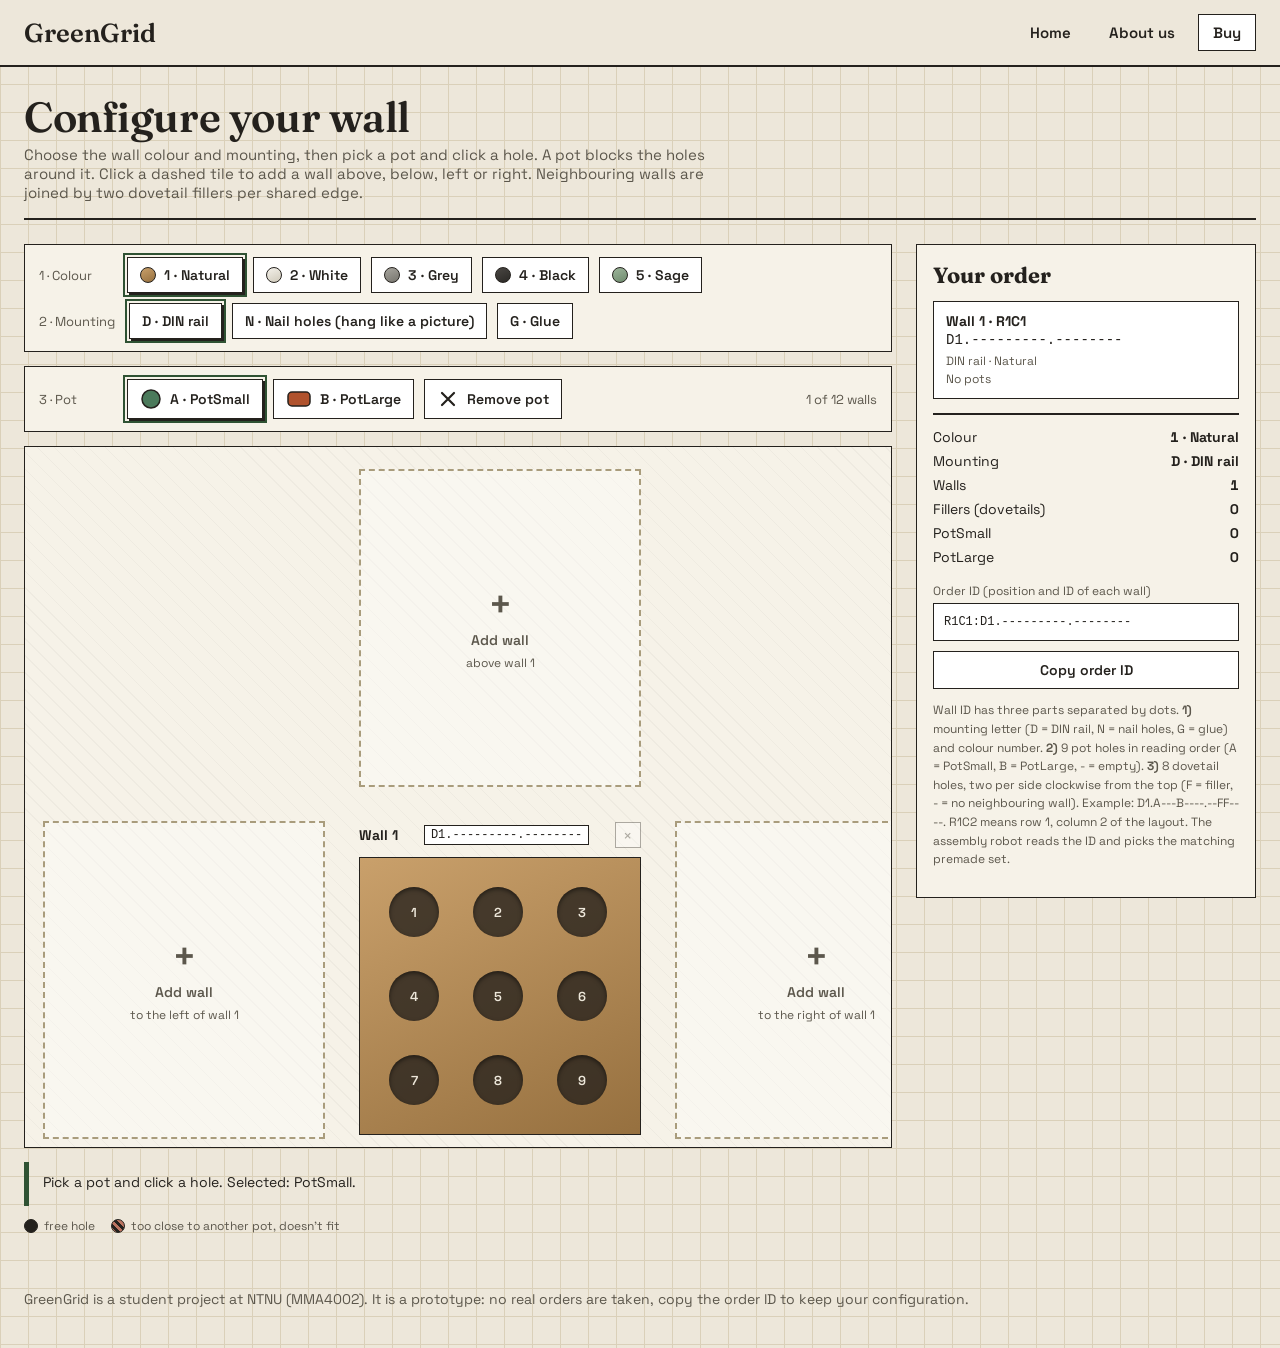
==== buy/index.html @ 1b6a7045 "Add files via upload" ====
<!doctype html>
<html lang="en">
<head>
<meta charset="UTF-8">
<meta name="viewport" content="width=device-width, initial-scale=1">
<title>Buy – GreenGrid</title>
<link rel="preconnect" href="https://fonts.googleapis.com">
<link href="https://fonts.googleapis.com/css2?family=Fraunces:opsz,wght@9..144,600&family=Space+Grotesk:wght@400;500;600;700&display=swap" rel="stylesheet">
<style>
  :root{
    --paper:#EDE7DA;
    --paper-line:#DAD0B9;
    --panel:#F6F2E8;
    --ink:#24211D;
    --ink-soft:#5C574C;
    --pot-a:#4B7A5B;
    --pot-b:#B0522D;
    --cta:#2F5233;
    --cta-hover:#25412A;
    --danger:#A6432D;
  }
  *{box-sizing:border-box;}
  html,body{margin:0;padding:0;}
  body{
    background:var(--paper);
    background-image:
      linear-gradient(var(--paper-line) 1px, transparent 1px),
      linear-gradient(90deg, var(--paper-line) 1px, transparent 1px);
    background-size:28px 28px;
    color:var(--ink);
    font-family:'Space Grotesk', sans-serif;
    min-height:100vh;
  }
  .app{max-width:1280px;margin:0 auto;padding:28px 24px 56px;}
  header{
    display:flex;align-items:flex-end;justify-content:space-between;
    gap:20px;flex-wrap:wrap;
    border-bottom:2px solid var(--ink);
    padding-bottom:16px;margin-bottom:24px;
  }
  h1{
    font-family:'Fraunces', serif;font-weight:600;
    font-size:clamp(28px,4vw,42px);line-height:1.05;margin:0;letter-spacing:-0.01em;
  }
  header p{margin:6px 0 0;color:var(--ink-soft);font-size:15px;max-width:70ch;}

  .layout{display:grid;grid-template-columns:minmax(0,1fr) 340px;gap:24px;align-items:start;}
  @media (max-width:960px){.layout{grid-template-columns:1fr;}}

  .box{background:var(--panel);border:1.5px solid var(--ink);}

  /* setup + toolbar */
  .setup{padding:12px 14px;margin-bottom:14px;display:flex;flex-direction:column;gap:10px;}
  .setup-row,.toolbar{display:flex;flex-wrap:wrap;align-items:center;gap:10px;}
  .toolbar{padding:12px 14px;margin-bottom:14px;}
  .label{font-size:13px;color:var(--ink-soft);margin-right:4px;min-width:74px;}
  .tool{
    display:flex;align-items:center;gap:8px;
    padding:8px 12px;border:1.5px solid var(--ink);background:#fff;
    font-family:inherit;font-size:14px;font-weight:600;color:var(--ink);cursor:pointer;
  }
  .tool:hover{box-shadow:2px 2px 0 var(--ink);}
  .tool[aria-pressed="true"]{outline:2px solid var(--cta);outline-offset:2px;box-shadow:2px 2px 0 var(--ink);}
  .tool svg{flex:0 0 auto;}
  .chip{display:inline-block;width:16px;height:16px;border-radius:50%;border:1.5px solid var(--ink);flex:0 0 auto;}
  .spacer{flex:1 1 auto;}
  .hint{font-size:13px;color:var(--ink-soft);}
  .btn{
    padding:9px 14px;border:1.5px solid var(--ink);background:var(--cta);color:#fff;
    font-family:inherit;font-size:14px;font-weight:600;cursor:pointer;
  }
  .btn:hover:not(:disabled){background:var(--cta-hover);}
  .btn.ghostbtn{background:#fff;color:var(--ink);}
  .btn.ghostbtn:hover:not(:disabled){background:#EFE9DA;}
  button:focus-visible{outline:3px solid var(--cta);outline-offset:2px;}

  /* canvas */
  .canvas{
    padding:22px 18px 18px;overflow:auto;max-height:78vh;
    background:repeating-linear-gradient(45deg, transparent, transparent 11px, rgba(36,33,29,0.035) 11px, rgba(36,33,29,0.035) 12px), var(--panel);
  }
  .plan{display:grid;width:max-content;margin:0 auto;}
  .wall-wrap{display:flex;flex-direction:column;gap:8px;width:282px;}
  .wall-head{display:flex;align-items:center;justify-content:space-between;gap:8px;height:28px;}
  .wall-title{font-weight:700;font-size:14px;white-space:nowrap;}
  .wall-code{
    font-family:ui-monospace,Menlo,Consolas,monospace;font-size:12px;
    background:#fff;border:1.5px solid var(--ink);padding:2px 6px;white-space:nowrap;
  }
  .x-btn{
    width:26px;height:26px;border:1.5px solid var(--ink);background:#fff;cursor:pointer;
    font-size:15px;line-height:1;font-family:inherit;color:var(--ink);flex:0 0 auto;
  }
  .x-btn:hover:not(:disabled){background:var(--danger);color:#fff;}
  .x-btn:disabled{opacity:.35;cursor:not-allowed;}

  .wall{
    display:grid;grid-template-columns:repeat(3,84px);grid-template-rows:repeat(3,84px);
    padding:12px;width:282px;
    border:1.5px solid var(--ink);
  }
  .hole{
    position:relative;display:flex;align-items:center;justify-content:center;
    border:none;background:transparent;padding:0;cursor:pointer;font-family:inherit;
  }
  .hole .ring{
    width:50px;height:50px;border-radius:50%;
    background:rgba(36,33,29,.78);
    box-shadow:inset 0 2px 4px rgba(0,0,0,.5);
    display:flex;align-items:center;justify-content:center;
    color:#EDE7DA;font-size:13px;font-weight:600;
    transition:transform .12s ease, box-shadow .12s ease;
  }
  .hole:hover:not(.blocked):not(.filled) .ring{transform:scale(1.08);box-shadow:inset 0 2px 4px rgba(0,0,0,.5),0 0 0 3px var(--cta);}
  .pot-a,.pot-b{
    display:flex;align-items:center;justify-content:center;
    border:1.5px solid var(--ink);color:#fff;font-weight:700;font-size:15px;
    box-shadow:2px 2px 0 rgba(36,33,29,.55);
  }
  .pot-a{width:56px;height:56px;border-radius:50%;background:var(--pot-a);}
  .pot-b{width:74px;height:46px;border-radius:10px;background:var(--pot-b);}
  .hole.blocked{cursor:not-allowed;}
  .hole.blocked .ring{
    background:repeating-linear-gradient(45deg, rgba(166,67,45,.55) 0 5px, rgba(36,33,29,.78) 5px 10px);
    box-shadow:0 0 0 2px var(--danger);color:#fff;
  }
  .hole.shake{animation:shake .35s ease;}
  @keyframes shake{0%,100%{transform:translateX(0);}25%{transform:translateX(-5px);}75%{transform:translateX(5px);}}
  @media (prefers-reduced-motion: reduce){.hole.shake{animation:none;}}

  /* ghost tile: add a wall here */
  .ghost{
    width:282px;min-height:318px;
    display:flex;flex-direction:column;align-items:center;justify-content:center;gap:6px;
    border:2px dashed #A99C7C;background:rgba(255,255,255,.35);
    font-family:inherit;color:var(--ink-soft);cursor:pointer;
  }
  .ghost:hover{border-color:var(--cta);color:var(--cta);background:rgba(255,255,255,.7);}
  .ghost .plus{font-size:40px;line-height:1;font-weight:500;}
  .ghost .t{font-size:14px;font-weight:600;}
  .ghost .s{font-size:12px;}

  /* two dovetail fillers per shared edge */
  .filler-h{position:relative;width:34px;}
  .filler-h .f{position:absolute;left:0;}
  .filler-v{position:relative;height:34px;}
  .filler-v .f{position:absolute;top:0;}

  /* status */
  .status{margin-top:14px;padding:11px 14px;font-size:14px;min-height:44px;border-left:5px solid var(--cta);}
  .status.warn{border-left-color:var(--danger);}
  .legend{display:flex;gap:16px;flex-wrap:wrap;margin-top:12px;font-size:12px;color:var(--ink-soft);}
  .legend span{display:flex;align-items:center;gap:6px;}
  .sw{width:14px;height:14px;border-radius:50%;display:inline-block;border:1.5px solid var(--ink);}
  .sw.blocked{background:repeating-linear-gradient(45deg, rgba(166,67,45,.7) 0 3px, #24211D 3px 6px);}
  .sw.free{background:#24211D;}

  /* cart */
  .cart{padding:16px;position:sticky;top:16px;max-height:calc(100vh - 32px);overflow:auto;}
  .cart h2{font-family:'Fraunces',serif;font-size:22px;margin:0 0 12px;}
  .cart-item{border:1.5px solid var(--ink);background:#fff;padding:10px 12px;margin-bottom:10px;}
  .cart-item .name{font-weight:700;font-size:14px;}
  .cart-item .id{
    font-family:ui-monospace,Menlo,Consolas,monospace;font-size:14px;margin-top:2px;word-break:break-all;
  }
  .cart-item .contents{font-size:12px;color:var(--ink-soft);margin-top:4px;line-height:1.5;}
  .totals{border-top:2px solid var(--ink);margin-top:14px;padding-top:10px;}
  .totals .line{display:flex;justify-content:space-between;gap:10px;font-size:14px;padding:3px 0;}
  .totals .line b{font-variant-numeric:tabular-nums;text-align:right;}
  .order-id{margin-top:14px;}
  .order-id .lbl{font-size:12px;color:var(--ink-soft);margin-bottom:4px;}
  .order-id code{
    display:block;word-break:break-all;background:#fff;border:1.5px solid var(--ink);
    padding:8px 10px;font-family:ui-monospace,Menlo,Consolas,monospace;font-size:12px;line-height:1.7;
  }
  .cart .btn{width:100%;margin-top:10px;}
  .note{font-size:12px;color:var(--ink-soft);margin-top:12px;line-height:1.55;}

  .sitenav{border-bottom:2px solid var(--ink);background:var(--paper);}
  .sitenav .snav{max-width:1280px;margin:0 auto;padding:14px 24px;display:flex;align-items:center;justify-content:space-between;gap:16px;flex-wrap:wrap;}
  .sitenav .logo{font-family:'Fraunces',serif;font-weight:600;font-size:26px;text-decoration:none;color:var(--ink);}
  .sitenav ul{display:flex;gap:8px;list-style:none;margin:0;padding:0;}
  .sitenav a.l{display:inline-block;padding:8px 14px;border:1.5px solid transparent;text-decoration:none;font-weight:600;font-size:15px;color:var(--ink);}
  .sitenav a.l:hover{border-color:var(--ink);background:#fff;}
  .sitenav a.cur{border-color:var(--ink);background:#fff;}
  .sitefoot{max-width:1280px;margin:0 auto;padding:0 24px 40px;font-size:14px;color:var(--ink-soft);}
</style>
</head>
<body>
<nav class="sitenav"><div class="snav"><a class="logo" href="../index.html">GreenGrid</a><ul><li><a class="l" href="../index.html">Home</a></li><li><a class="l" href="../about/index.html">About us</a></li><li><a class="l cur" href="index.html" aria-current="page">Buy</a></li></ul></div></nav>
<div class="app">

  <header>
    <div>
      <h1>Configure your wall</h1>
      <p>Choose the wall colour and mounting, then pick a pot and click a hole. A pot blocks the holes around it. Click a dashed tile to add a wall above, below, left or right. Neighbouring walls are joined by two dovetail fillers per shared edge.</p>
    </div>
  </header>

  <div class="layout">
    <main>
      <div class="box setup" role="group" aria-label="Wall setup">
        <div class="setup-row">
          <span class="label">1 · Colour</span>
          <span class="setup-row" id="colour-opts"></span>
        </div>
        <div class="setup-row">
          <span class="label">2 · Mounting</span>
          <span class="setup-row" id="mount-opts"></span>
        </div>
      </div>

      <div class="box toolbar" role="toolbar" aria-label="Pot tools">
        <span class="label">3 · Pot</span>
        <button class="tool" data-tool="A" aria-pressed="true">
          <svg width="22" height="22" viewBox="0 0 22 22" aria-hidden="true"><circle cx="11" cy="11" r="9" fill="#4B7A5B" stroke="#24211D" stroke-width="1.5"/></svg>
          A · PotSmall
        </button>
        <button class="tool" data-tool="B" aria-pressed="false">
          <svg width="26" height="22" viewBox="0 0 26 22" aria-hidden="true"><rect x="2" y="4" width="22" height="14" rx="4" fill="#B0522D" stroke="#24211D" stroke-width="1.5"/></svg>
          B · PotLarge
        </button>
        <button class="tool" data-tool="X" aria-pressed="false">
          <svg width="22" height="22" viewBox="0 0 22 22" aria-hidden="true"><path d="M5 5 L17 17 M17 5 L5 17" stroke="#24211D" stroke-width="2.2" stroke-linecap="round"/></svg>
          Remove pot
        </button>
        <span class="spacer"></span>
        <span class="hint" id="wall-count"></span>
      </div>

      <div class="box canvas" id="canvas"><div class="plan" id="plan"></div></div>

      <div class="status" id="status" role="status" aria-live="polite"></div>

      <div class="legend" aria-hidden="true">
        <span><i class="sw free"></i> free hole</span>
        <span><i class="sw blocked"></i> too close to another pot, doesn't fit</span>
      </div>
    </main>

    <aside class="box cart" aria-label="Cart">
      <h2>Your order</h2>
      <div id="cart-items"></div>
      <div class="totals" id="totals"></div>
      <div class="order-id">
        <div class="lbl">Order ID (position and ID of each wall)</div>
        <code id="order-id"></code>
      </div>
      <button class="btn ghostbtn" id="copy">Copy order ID</button>
      <p class="note">Wall ID has three parts separated by dots. <b>1)</b> mounting letter (D = DIN rail, N = nail holes, G = glue) and colour number. <b>2)</b> 9 pot holes in reading order (A = PotSmall, B = PotLarge, - = empty). <b>3)</b> 8 dovetail holes, two per side clockwise from the top (F = filler, - = no neighbouring wall). Example: D1.A---B----.--FF----. R1C2 means row 1, column 2 of the layout. The assembly robot reads the ID and picks the matching premade set.</p>
    </aside>
  </div>
</div>

<script>
const HOLES = 9, COLS = 3, EMPTY = '-', MAX_WALLS = 12;
// radius = how many grid steps around the pot are blocked (same rule as wall_code.py)
const POTS = {
  A: { name: 'PotSmall', radius: 1 },
  B: { name: 'PotLarge', radius: 1 },   // placeholder, change once the real size is measured
};
// number in the wall ID = colour, letter in the wall ID = mounting
const COLORS = [
  { n: 1, name: 'Natural', c1: '#C9A06B', c2: '#96703F' },
  { n: 2, name: 'White',   c1: '#F4F1EA', c2: '#CFC9BA' },
  { n: 3, name: 'Grey',    c1: '#A8A69F', c2: '#76746D' },
  { n: 4, name: 'Black',   c1: '#4A4743', c2: '#2B2926' },
  { n: 5, name: 'Sage',    c1: '#9DB59B', c2: '#6F8B6E' },
];
const MOUNTS = [
  { id: 'D', name: 'DIN rail' },
  { id: 'N', name: 'Nail holes (hang like a picture)' },
  { id: 'G', name: 'Glue' },
];

let setup = { color: 1, mount: 'D' };   // one choice for the whole order
let walls = [newWall(0, 0)];            // each wall sits on a layout grid at (gx, gy)
let tool = 'A';
let message = null;                     // {text, warn}

function newWall(gx, gy){ return { gx, gy, cells: Array(HOLES).fill(EMPTY) }; }
const wallAt = (x, y) => walls.find(w => w.gx === x && w.gy === y);
const num = w => walls.indexOf(w) + 1;
const colorInfo = () => COLORS.find(c => c.n === setup.color);
const mountInfo = () => MOUNTS.find(m => m.id === setup.mount);
const rc = h => [Math.floor(h / COLS), h % COLS];
const dist = (a, b) => { const [r1,c1] = rc(a), [r2,c2] = rc(b); return Math.max(Math.abs(r1-r2), Math.abs(c1-c2)); };

// 8 dovetail holes, two per side, clockwise from the top: top, right, bottom, left.
// F = a neighbouring wall is there (filler goes in), - = no neighbour, hole stays empty.
function connCode(w){
  const f = (dx, dy) => wallAt(w.gx + dx, w.gy + dy) ? 'F' : EMPTY;
  const t = f(0, -1), r = f(1, 0), b = f(0, 1), l = f(-1, 0);
  return t + t + r + r + b + b + l + l;
}
// full wall ID = mounting letter + colour number . 9 pot holes . 8 dovetail holes
const fullCode = w => `${setup.mount}${setup.color}.${w.cells.join('')}.${connCode(w)}`;

function bounds(list){
  const xs = list.map(w => w.gx), ys = list.map(w => w.gy);
  return { minX: Math.min(...xs), maxX: Math.max(...xs), minY: Math.min(...ys), maxY: Math.max(...ys) };
}
function position(w){ const b = bounds(walls); return { r: w.gy - b.minY + 1, c: w.gx - b.minX + 1 }; }
const posLabel = w => { const p = position(w); return `R${p.r}C${p.c}`; };

// first existing pot (hole index) that would collide with `type` placed at `hole`
function blocker(w, hole, type){
  for (let i = 0; i < HOLES; i++){
    const t = w.cells[i];
    if (i === hole || t === EMPTY) continue;
    if (dist(i, hole) <= Math.max(POTS[type].radius, POTS[t].radius)) return i;
  }
  return -1;
}

// would the layout stay in one piece without wall `skip`?
function connectedWithout(skip){
  const rest = walls.filter(w => w !== skip);
  if (rest.length <= 1) return true;
  const seen = new Set([rest[0]]), queue = [rest[0]];
  while (queue.length){
    const w = queue.pop();
    for (const [dx, dy] of [[1,0],[-1,0],[0,1],[0,-1]]){
      const n = rest.find(o => o.gx === w.gx + dx && o.gy === w.gy + dy);
      if (n && !seen.has(n)){ seen.add(n); queue.push(n); }
    }
  }
  return seen.size === rest.length;
}

function setMessage(text, warn){ message = { text, warn: !!warn }; renderStatus(); }

function clickHole(w, h){
  const cur = w.cells[h], n = h + 1, wn = num(w);
  if (tool === 'X'){
    if (cur === EMPTY) return setMessage(`Hole ${n} on wall ${wn} is already empty.`);
    w.cells[h] = EMPTY;
    setMessage(`Removed ${POTS[cur].name} from hole ${n} on wall ${wn}.`);
  } else if (cur === tool){
    w.cells[h] = EMPTY;
    setMessage(`Removed ${POTS[cur].name} from hole ${n} on wall ${wn}.`);
  } else {
    const b = blocker(w, h, tool);
    if (b >= 0){
      render();
      const el = document.querySelector(`[data-wall="${wn - 1}"][data-hole="${h}"]`);
      if (el) el.classList.add('shake');
      return setMessage(`${POTS[tool].name} doesn't fit in hole ${n} on wall ${wn}: it is too close to the pot in hole ${b+1}. Pick a hole further away.`, true);
    }
    w.cells[h] = tool;
    setMessage(`${POTS[tool].name} placed in hole ${n} on wall ${wn}. Holes around it are now blocked.`);
  }
  render();
}

function addWall(x, y){
  if (walls.length >= MAX_WALLS || wallAt(x, y)) return;
  const w = newWall(x, y);
  walls.push(w);
  setMessage(`Wall ${num(w)} added. Each shared edge gets two dovetail fillers.`);
  render();
  const el = document.querySelector(`[data-wall-box="${num(w) - 1}"]`);
  if (el) el.scrollIntoView({ block: 'nearest', inline: 'nearest' });
}

function removeWall(w){
  if (walls.length <= 1 || !connectedWithout(w)) return;
  const n = num(w);
  walls.splice(walls.indexOf(w), 1);
  setMessage(`Wall ${n} removed.`);
  render();
}

const FILLER_H = '<svg width="34" height="60" viewBox="0 0 34 60" aria-hidden="true"><path d="M2 8 L15 22 L15 38 L2 52 Z" fill="#6E6A63" stroke="#24211D" stroke-width="1.5"/><path d="M32 8 L19 22 L19 38 L32 52 Z" fill="#6E6A63" stroke="#24211D" stroke-width="1.5"/></svg>';
const FILLER_V = '<svg width="60" height="34" viewBox="0 0 60 34" aria-hidden="true"><path d="M8 2 L22 15 L38 15 L52 2 Z" fill="#6E6A63" stroke="#24211D" stroke-width="1.5"/><path d="M8 32 L22 19 L38 19 L52 32 Z" fill="#6E6A63" stroke="#24211D" stroke-width="1.5"/></svg>';

function render(){
  const plan = document.getElementById('plan');
  plan.innerHTML = '';
  const col = colorInfo();

  // free tiles next to a wall = places where a wall can be added
  const ghosts = [];
  if (walls.length < MAX_WALLS){
    const seen = new Set();
    walls.forEach(w => {
      [[1,0,'to the right of'],[-1,0,'to the left of'],[0,1,'below'],[0,-1,'above']].forEach(([dx, dy, rel]) => {
        const x = w.gx + dx, y = w.gy + dy, key = x + ',' + y;
        if (wallAt(x, y) || seen.has(key)) return;
        seen.add(key);
        ghosts.push({ x, y, text: `${rel} wall ${num(w)}` });
      });
    });
  }

  const all = walls.concat(ghosts.map(g => ({ gx: g.x, gy: g.y })));
  const b = bounds(all);
  const W = b.maxX - b.minX + 1, H = b.maxY - b.minY + 1;
  const cols = [], rows = [];
  for (let i = 0; i < W; i++){ cols.push('282px'); if (i < W - 1) cols.push('34px'); }
  for (let i = 0; i < H; i++){ rows.push('auto'); if (i < H - 1) rows.push('34px'); }
  plan.style.gridTemplateColumns = cols.join(' ');
  plan.style.gridTemplateRows = rows.join(' ');
  const gcol = x => 2 * (x - b.minX) + 1, grow = y => 2 * (y - b.minY) + 1;

  // two dovetail fillers on every shared edge, at 30 % and 70 % along the edge
  walls.forEach(w => {
    if (wallAt(w.gx + 1, w.gy)){
      const f = document.createElement('div');
      f.className = 'filler-h'; f.title = 'Two dovetail fillers join the walls';
      f.innerHTML = `<span class="f" style="top:90px">${FILLER_H}</span><span class="f" style="top:201px">${FILLER_H}</span>`;
      f.style.gridColumn = gcol(w.gx) + 1; f.style.gridRow = grow(w.gy);
      plan.appendChild(f);
    }
    if (wallAt(w.gx, w.gy + 1)){
      const f = document.createElement('div');
      f.className = 'filler-v'; f.title = 'Two dovetail fillers join the walls';
      f.innerHTML = `<span class="f" style="left:55px">${FILLER_V}</span><span class="f" style="left:167px">${FILLER_V}</span>`;
      f.style.gridColumn = gcol(w.gx); f.style.gridRow = grow(w.gy) + 1;
      plan.appendChild(f);
    }
  });

  ghosts.forEach(g => {
    const btn = document.createElement('button');
    btn.className = 'ghost';
    btn.setAttribute('aria-label', `Add a wall ${g.text}`);
    btn.innerHTML = `<span class="plus">+</span><span class="t">Add wall</span><span class="s">${g.text}</span>`;
    btn.style.gridColumn = gcol(g.x); btn.style.gridRow = grow(g.y);
    btn.addEventListener('click', () => addWall(g.x, g.y));
    plan.appendChild(btn);
  });

  walls.forEach((w, wi) => {
    const wrap = document.createElement('div');
    wrap.className = 'wall-wrap';
    wrap.dataset.wallBox = wi;
    wrap.style.gridColumn = gcol(w.gx); wrap.style.gridRow = grow(w.gy);
    const canRemove = walls.length > 1 && connectedWithout(w);
    const why = walls.length === 1 ? 'The last wall cannot be removed' : (canRemove ? `Remove wall ${wi+1}` : 'Removing this wall would split the layout');
    wrap.innerHTML = `
      <div class="wall-head">
        <span class="wall-title">Wall ${wi+1}</span>
        <span class="wall-code" title="Wall ID">${fullCode(w)}</span>
        <button class="x-btn" aria-label="${why}" title="${why}" ${canRemove ? '' : 'disabled'}>×</button>
      </div>`;
    wrap.querySelector('.x-btn').addEventListener('click', () => removeWall(w));

    const grid = document.createElement('div');
    grid.className = 'wall';
    grid.style.background = `linear-gradient(155deg, ${col.c1}, ${col.c2})`;
    for (let h = 0; h < HOLES; h++){
      const t = w.cells[h];
      const btn = document.createElement('button');
      btn.dataset.wall = wi; btn.dataset.hole = h;
      let cls = 'hole', label = `Wall ${wi+1}, hole ${h+1}`, inner = '';
      if (t !== EMPTY){
        cls += ' filled';
        inner = `<div class="pot-${t.toLowerCase()}">${t}</div>`;
        label += `, ${POTS[t].name}`;
      } else if (tool !== 'X' && blocker(w, h, tool) >= 0){
        cls += ' blocked';
        label += ', blocked: too close to another pot';
        btn.title = "Doesn't fit: too close to another pot";
        inner = '<div class="ring">×</div>';
      } else {
        label += ', empty';
        inner = `<div class="ring">${h+1}</div>`;
      }
      btn.className = cls;
      btn.setAttribute('aria-label', label);
      btn.innerHTML = inner;
      btn.addEventListener('click', () => clickHole(w, h));
      btn.addEventListener('animationend', () => btn.classList.remove('shake'));
      grid.appendChild(btn);
    }
    wrap.appendChild(grid);
    plan.appendChild(wrap);
  });

  document.getElementById('wall-count').textContent =
    walls.length >= MAX_WALLS ? `Maximum of ${MAX_WALLS} walls reached` : `${walls.length} of ${MAX_WALLS} walls`;
  updateSetup();
  renderCart();
  renderStatus();
}

function renderStatus(){
  const el = document.getElementById('status');
  if (!message){
    el.className = 'status';
    el.textContent = `Pick a pot and click a hole. Selected: ${tool === 'X' ? 'Remove pot' : POTS[tool].name}.`;
    return;
  }
  el.className = 'status' + (message.warn ? ' warn' : '');
  el.textContent = message.text;
}

function sortedWalls(){
  return walls.slice().sort((a, b) => a.gy - b.gy || a.gx - b.gx);
}

function renderCart(){
  let a = 0, b = 0, joints = 0;
  const col = colorInfo(), mount = mountInfo();
  document.getElementById('cart-items').innerHTML = sortedWalls().map(w => {
    const ca = w.cells.filter(c => c === 'A').length;
    const cb = w.cells.filter(c => c === 'B').length;
    a += ca; b += cb;
    const parts = [];
    if (ca) parts.push(`PotSmall × ${ca}`);
    if (cb) parts.push(`PotLarge × ${cb}`);
    return `<div class="cart-item">
      <div class="name">Wall ${num(w)} · ${posLabel(w)}</div>
      <div class="id">${fullCode(w)}</div>
      <div class="contents">${mount.name} · ${col.name}<br>${parts.length ? parts.join(', ') : 'No pots'}</div>
    </div>`;
  }).join('');

  walls.forEach(w => { if (wallAt(w.gx + 1, w.gy)) joints++; if (wallAt(w.gx, w.gy + 1)) joints++; });
  document.getElementById('totals').innerHTML = `
    <div class="line"><span>Colour</span><b>${col.n} · ${col.name}</b></div>
    <div class="line"><span>Mounting</span><b>${mount.id} · ${mount.name}</b></div>
    <div class="line"><span>Walls</span><b>${walls.length}</b></div>
    <div class="line"><span>Fillers (dovetails)</span><b>${joints * 2}</b></div>
    <div class="line"><span>PotSmall</span><b>${a}</b></div>
    <div class="line"><span>PotLarge</span><b>${b}</b></div>`;
  document.getElementById('order-id').textContent = orderId();
}

function orderId(){
  return sortedWalls().map(w => `${posLabel(w)}:${fullCode(w)}`).join(' / ');
}

// setup buttons are built once, so keyboard focus stays on them when pressed
function buildSetup(){
  const colBox = document.getElementById('colour-opts');
  COLORS.forEach(c => {
    const btn = document.createElement('button');
    btn.className = 'tool'; btn.dataset.color = c.n;
    btn.innerHTML = `<i class="chip" style="background:linear-gradient(155deg, ${c.c1}, ${c.c2})"></i>${c.n} · ${c.name}`;
    btn.addEventListener('click', () => {
      setup.color = c.n;
      setMessage(`Colour ${c.n} (${c.name}) selected for all walls. It is the number in the wall ID.`);
      render();
    });
    colBox.appendChild(btn);
  });
  const mBox = document.getElementById('mount-opts');
  MOUNTS.forEach(m => {
    const btn = document.createElement('button');
    btn.className = 'tool'; btn.dataset.mount = m.id;
    btn.textContent = `${m.id} · ${m.name}`;
    btn.addEventListener('click', () => {
      setup.mount = m.id;
      setMessage(`Mounting "${m.name}" selected for all walls. It is the letter in the wall ID.`);
      render();
    });
    mBox.appendChild(btn);
  });
}
function updateSetup(){
  document.querySelectorAll('[data-color]').forEach(b => b.setAttribute('aria-pressed', String(+b.dataset.color === setup.color)));
  document.querySelectorAll('[data-mount]').forEach(b => b.setAttribute('aria-pressed', String(b.dataset.mount === setup.mount)));
}

document.querySelectorAll('.tool[data-tool]').forEach(btn =>
  btn.addEventListener('click', () => {
    tool = btn.dataset.tool;
    document.querySelectorAll('.tool[data-tool]').forEach(x => x.setAttribute('aria-pressed', String(x === btn)));
    message = null;
    render();
  }));

document.getElementById('copy').addEventListener('click', async () => {
  try {
    await navigator.clipboard.writeText(orderId());
    setMessage('Order ID copied.');
  } catch (e) {
    setMessage('Copy is blocked in this browser. Select the order ID and copy it manually.', true);
  }
});

buildSetup();
render();
</script>
<div class="sitefoot">GreenGrid is a student project at NTNU (MMA4002). It is a prototype: no real orders are taken, copy the order ID to keep your configuration.</div>
</body>
</html>
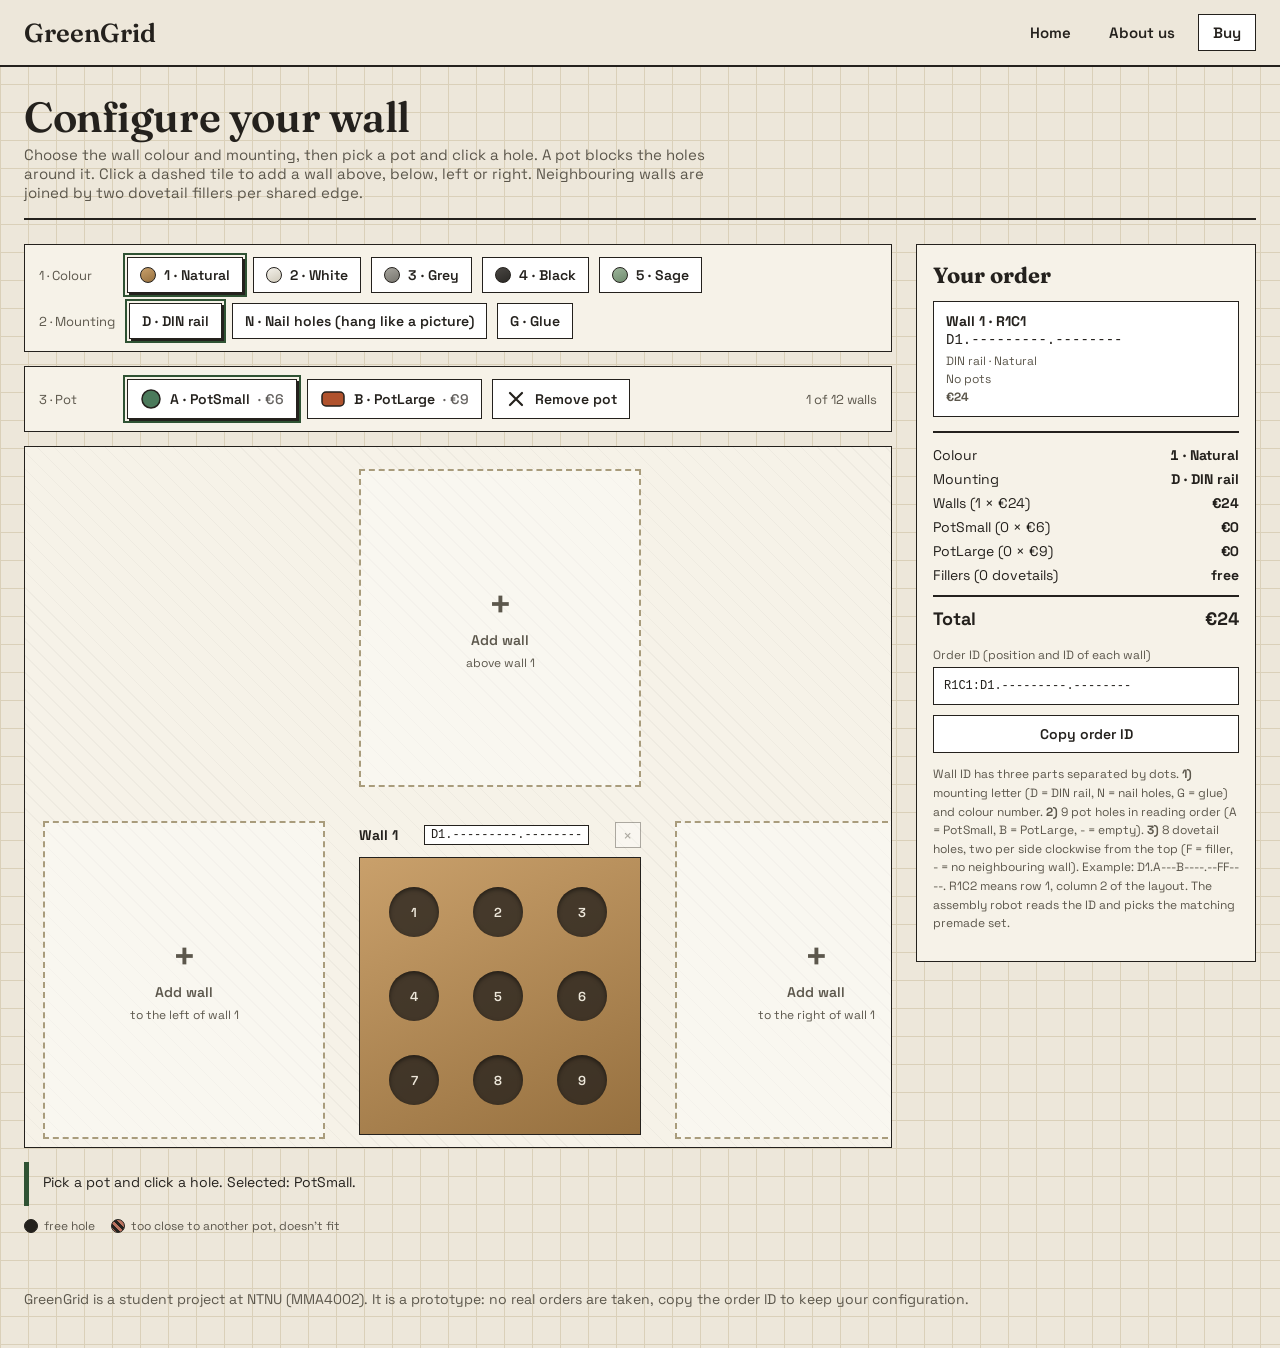
==== commit 97481fa0: "Add price display for pots in the cart" ====
--- a/buy/index.html
+++ b/buy/index.html
@@ -174,6 +174,8 @@
     padding:8px 10px;font-family:ui-monospace,Menlo,Consolas,monospace;font-size:12px;line-height:1.7;
   }
   .cart .btn{width:100%;margin-top:10px;}
+  .pp{font-weight:500;opacity:.7;}
+  .totals .line.total{border-top:2px solid currentColor;margin-top:8px;padding-top:10px;font-size:18px;font-weight:700;}
   .note{font-size:12px;color:var(--ink-soft);margin-top:12px;line-height:1.55;}
 
   .sitenav{border-bottom:2px solid var(--ink);background:var(--paper);}
@@ -214,11 +216,11 @@
         <span class="label">3 · Pot</span>
         <button class="tool" data-tool="A" aria-pressed="true">
           <svg width="22" height="22" viewBox="0 0 22 22" aria-hidden="true"><circle cx="11" cy="11" r="9" fill="#4B7A5B" stroke="#24211D" stroke-width="1.5"/></svg>
-          A · PotSmall
+          A · PotSmall <span class="pp" data-price="A"></span>
         </button>
         <button class="tool" data-tool="B" aria-pressed="false">
           <svg width="26" height="22" viewBox="0 0 26 22" aria-hidden="true"><rect x="2" y="4" width="22" height="14" rx="4" fill="#B0522D" stroke="#24211D" stroke-width="1.5"/></svg>
-          B · PotLarge
+          B · PotLarge <span class="pp" data-price="B"></span>
         </button>
         <button class="tool" data-tool="X" aria-pressed="false">
           <svg width="22" height="22" viewBox="0 0 22 22" aria-hidden="true"><path d="M5 5 L17 17 M17 5 L5 17" stroke="#24211D" stroke-width="2.2" stroke-linecap="round"/></svg>
@@ -260,6 +262,9 @@
   B: { name: 'PotLarge', radius: 1 },   // placeholder, change once the real size is measured
 };
 // number in the wall ID = colour, letter in the wall ID = mounting
+// example prices in euro, change them here (fillers are free)
+const PRICE = { wall: 24, A: 6, B: 9, filler: 0, cur: '€' };
+const money = n => PRICE.cur + n;
 const COLORS = [
   { n: 1, name: 'Natural', c1: '#C9A06B', c2: '#96703F' },
   { n: 2, name: 'White',   c1: '#F4F1EA', c2: '#CFC9BA' },
@@ -513,7 +518,7 @@
     return `<div class="cart-item">
       <div class="name">Wall ${num(w)} · ${posLabel(w)}</div>
       <div class="id">${fullCode(w)}</div>
-      <div class="contents">${mount.name} · ${col.name}<br>${parts.length ? parts.join(', ') : 'No pots'}</div>
+      <div class="contents">${mount.name} · ${col.name}<br>${parts.length ? parts.join(', ') : 'No pots'}<br><b>${money(PRICE.wall + ca * PRICE.A + cb * PRICE.B)}</b></div>
     </div>`;
   }).join('');
 
@@ -521,10 +526,11 @@
   document.getElementById('totals').innerHTML = `
     <div class="line"><span>Colour</span><b>${col.n} · ${col.name}</b></div>
     <div class="line"><span>Mounting</span><b>${mount.id} · ${mount.name}</b></div>
-    <div class="line"><span>Walls</span><b>${walls.length}</b></div>
-    <div class="line"><span>Fillers (dovetails)</span><b>${joints * 2}</b></div>
-    <div class="line"><span>PotSmall</span><b>${a}</b></div>
-    <div class="line"><span>PotLarge</span><b>${b}</b></div>`;
+    <div class="line"><span>Walls (${walls.length} × ${money(PRICE.wall)})</span><b>${money(walls.length * PRICE.wall)}</b></div>
+    <div class="line"><span>PotSmall (${a} × ${money(PRICE.A)})</span><b>${money(a * PRICE.A)}</b></div>
+    <div class="line"><span>PotLarge (${b} × ${money(PRICE.B)})</span><b>${money(b * PRICE.B)}</b></div>
+    <div class="line"><span>Fillers (${joints * 2} dovetails)</span><b>${PRICE.filler ? money(joints * 2 * PRICE.filler) : 'free'}</b></div>
+    <div class="line total"><span>Total</span><b>${money(walls.length * PRICE.wall + a * PRICE.A + b * PRICE.B + joints * 2 * PRICE.filler)}</b></div>`;
   document.getElementById('order-id').textContent = orderId();
 }
 
@@ -581,6 +587,7 @@
   }
 });
 
+document.querySelectorAll('.pp').forEach(el => el.textContent = '· ' + money(PRICE[el.dataset.price]));
 buildSetup();
 render();
 </script>
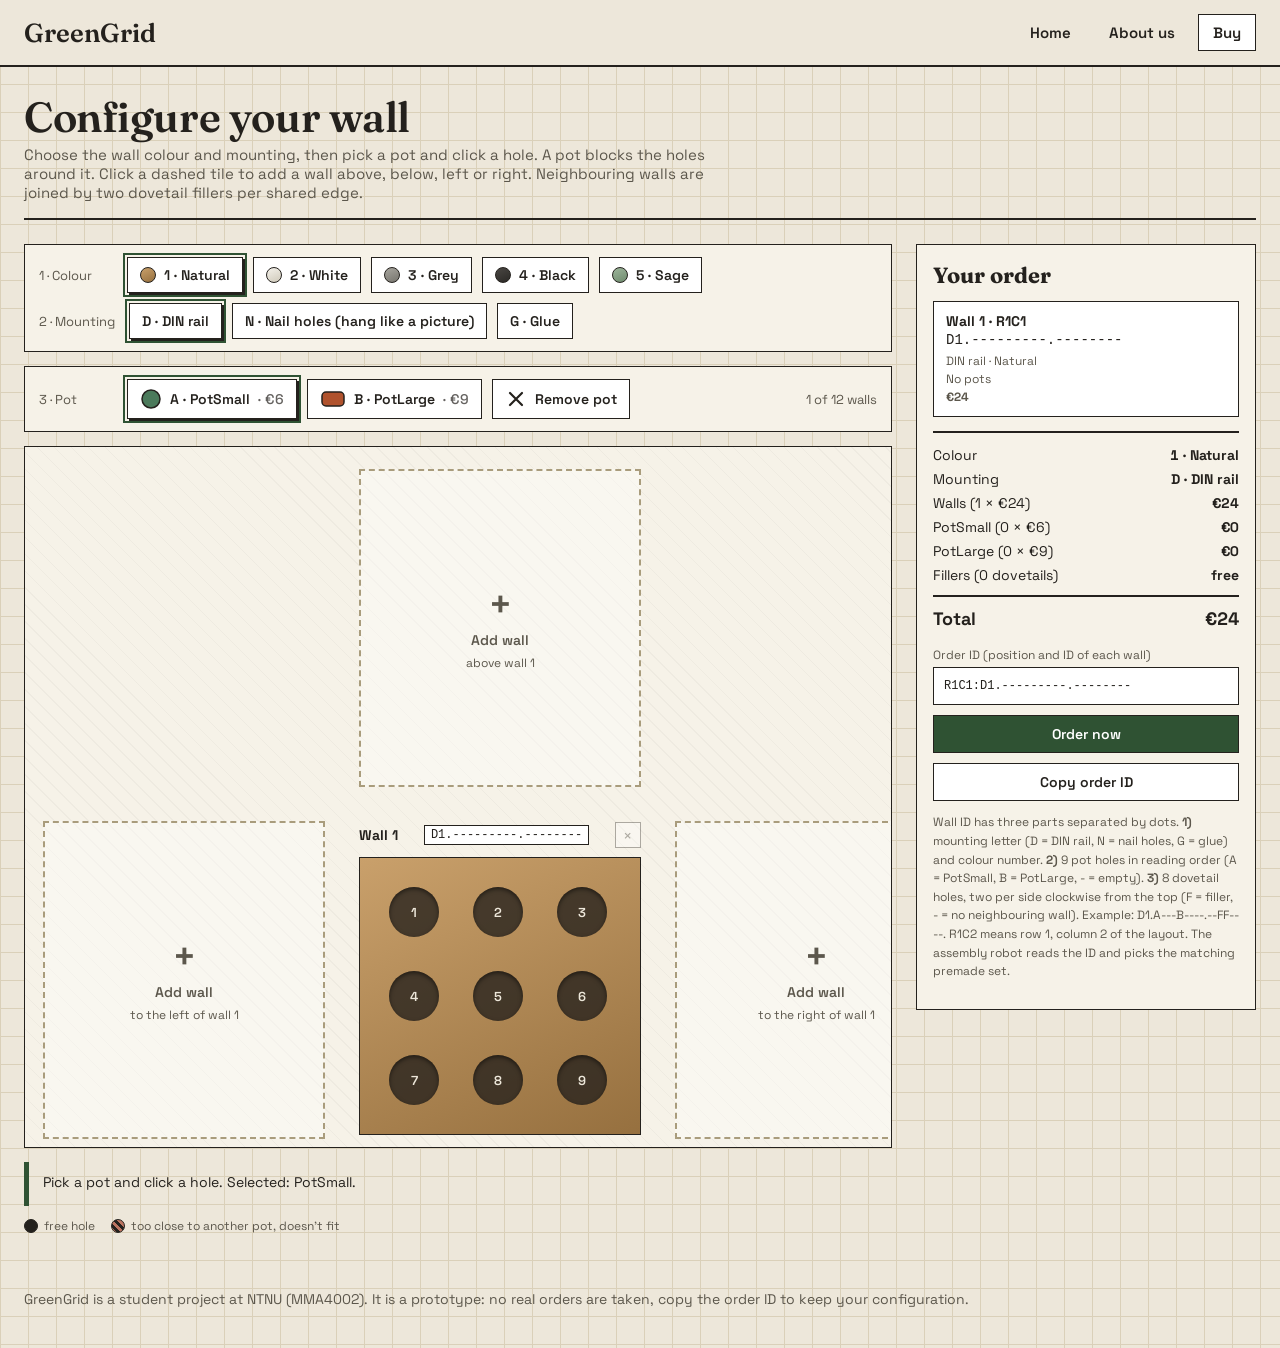
==== commit a6b8d0a6: "Implement order modal with delivery details form Added a modal for order placement with delivery det" ====
--- a/buy/index.html
+++ b/buy/index.html
@@ -248,6 +248,7 @@
         <div class="lbl">Order ID (position and ID of each wall)</div>
         <code id="order-id"></code>
       </div>
+      <button class="btn" id="order-btn">Order now</button>
       <button class="btn ghostbtn" id="copy">Copy order ID</button>
       <p class="note">Wall ID has three parts separated by dots. <b>1)</b> mounting letter (D = DIN rail, N = nail holes, G = glue) and colour number. <b>2)</b> 9 pot holes in reading order (A = PotSmall, B = PotLarge, - = empty). <b>3)</b> 8 dovetail holes, two per side clockwise from the top (F = filler, - = no neighbouring wall). Example: D1.A---B----.--FF----. R1C2 means row 1, column 2 of the layout. The assembly robot reads the ID and picks the matching premade set.</p>
     </aside>
@@ -592,5 +593,36 @@
 render();
 </script>
 <div class="sitefoot">GreenGrid is a student project at NTNU (MMA4002). It is a prototype: no real orders are taken, copy the order ID to keep your configuration.</div>
+
+<div id="ord-modal" style="display:none;position:fixed;inset:0;background:rgba(0,0,0,.45);z-index:99;align-items:center;justify-content:center;padding:16px;">
+  <form id="ord-form" style="background:#fff;color:#222;border-radius:14px;padding:24px;max-width:420px;width:100%;box-shadow:0 10px 40px rgba(0,0,0,.3);font-family:inherit;">
+    <h3 style="margin:0 0 4px">Delivery details</h3>
+    <p id="ord-sum" style="margin:0 0 14px;font-size:14px;opacity:.7"></p>
+    <div id="ord-fields">
+      <input required placeholder="Full name" style="width:100%;padding:10px;margin-bottom:8px;border:1px solid #ccc;border-radius:8px;box-sizing:border-box;font:inherit">
+      <input required placeholder="Street and number" style="width:100%;padding:10px;margin-bottom:8px;border:1px solid #ccc;border-radius:8px;box-sizing:border-box;font:inherit">
+      <div style="display:flex;gap:8px;margin-bottom:8px"><input required placeholder="ZIP" style="width:35%;padding:10px;border:1px solid #ccc;border-radius:8px;box-sizing:border-box;font:inherit"><input required placeholder="City" style="flex:1;padding:10px;border:1px solid #ccc;border-radius:8px;box-sizing:border-box;font:inherit"></div>
+      <input required type="email" placeholder="E-mail" style="width:100%;padding:10px;margin-bottom:14px;border:1px solid #ccc;border-radius:8px;box-sizing:border-box;font:inherit">
+    </div>
+    <p id="ord-done" style="display:none;font-weight:600">Thank you! This is a prototype, so no real order was placed.</p>
+    <div style="display:flex;gap:8px;justify-content:flex-end">
+      <button type="button" class="btn ghostbtn" id="ord-close">Close</button>
+      <button type="submit" class="btn" id="ord-submit">Place order</button>
+    </div>
+  </form>
+</div>
+<script>
+(function(){
+  const m=document.getElementById('ord-modal'),f=document.getElementById('ord-form');
+  document.getElementById('order-btn').onclick=()=>{
+    const t=document.querySelector('#totals .total b');
+    document.getElementById('ord-sum').textContent='Total: '+(t?t.textContent:'');
+    document.getElementById('ord-fields').style.display='';document.getElementById('ord-done').style.display='none';
+    document.getElementById('ord-submit').style.display='';m.style.display='flex';};
+  document.getElementById('ord-close').onclick=()=>{m.style.display='none';};
+  f.onsubmit=e=>{e.preventDefault();document.getElementById('ord-fields').style.display='none';
+    document.getElementById('ord-done').style.display='';document.getElementById('ord-submit').style.display='none';};
+})();
+</script>
 </body>
 </html>
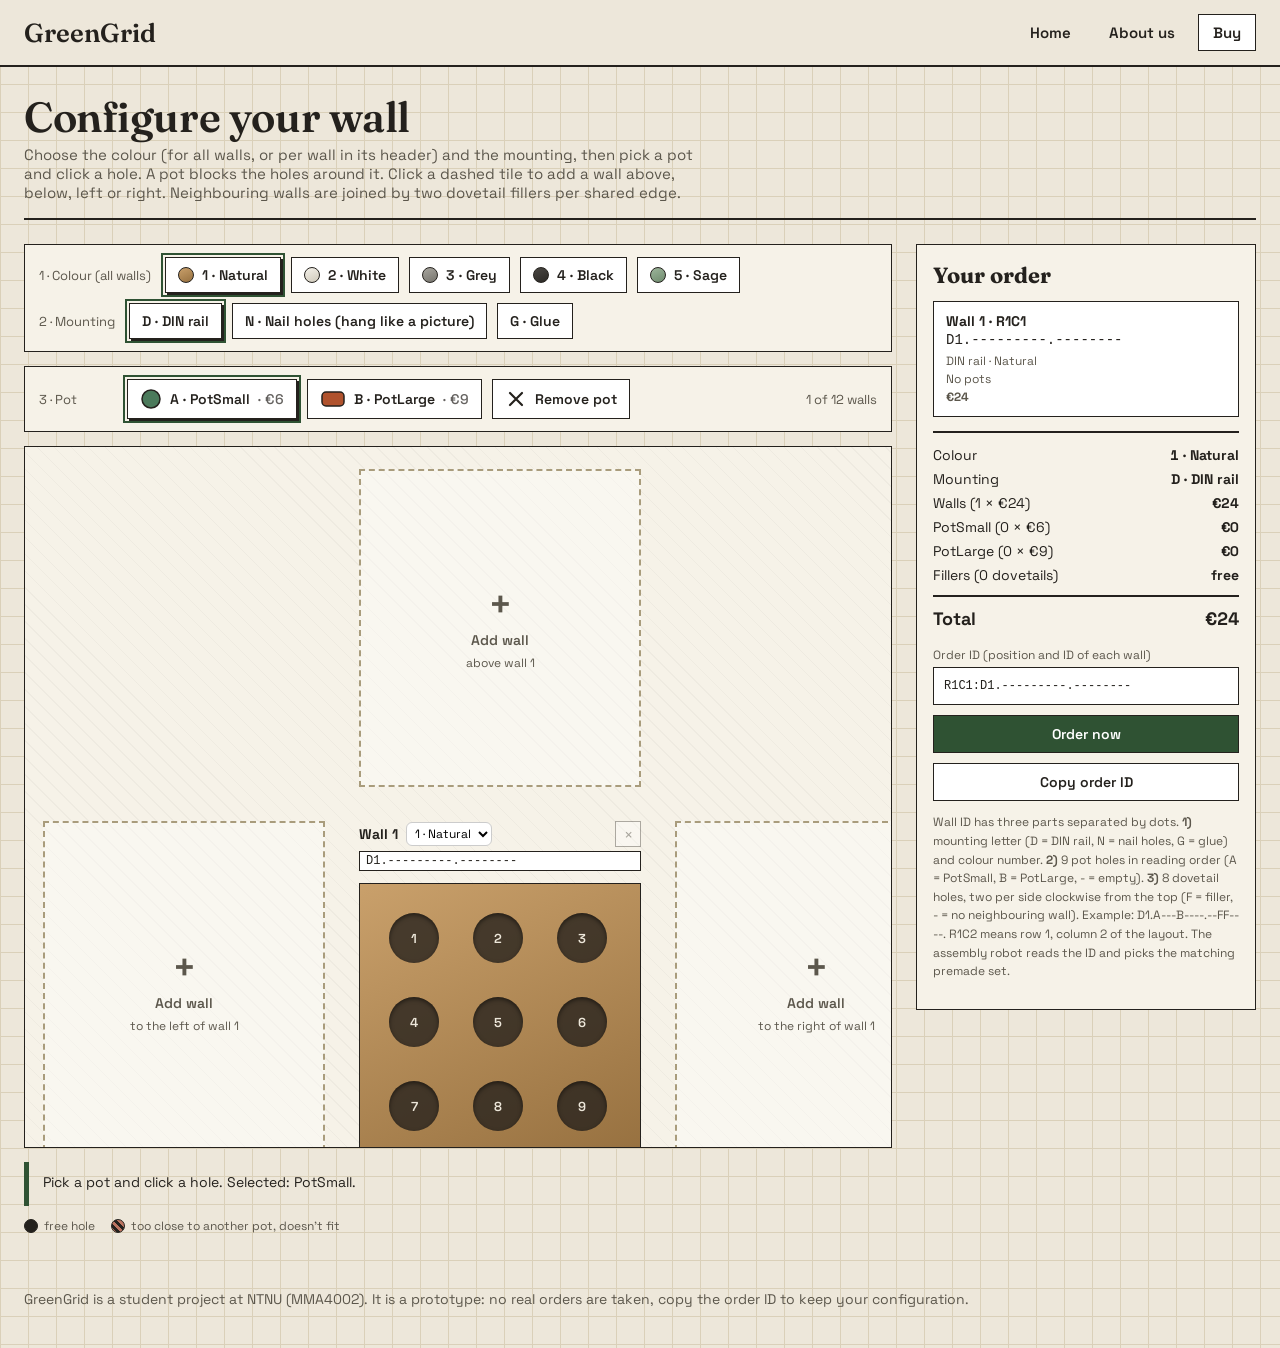
==== commit e2b2c3d7: "Update index.html" ====
--- a/buy/index.html
+++ b/buy/index.html
@@ -81,7 +81,10 @@
   }
   .plan{display:grid;width:max-content;margin:0 auto;}
   .wall-wrap{display:flex;flex-direction:column;gap:8px;width:282px;}
-  .wall-head{display:flex;align-items:center;justify-content:space-between;gap:8px;height:28px;}
+  .wall-col{font:inherit;font-size:12px;padding:2px 4px;border:1px solid #ccc;border-radius:6px;background:#fff;}
+  .wall-head{display:flex;flex-wrap:wrap;align-items:center;gap:4px 8px;min-height:28px;margin-bottom:4px;}
+  .wall-head .wall-code{order:5;flex:1 0 100%;}
+  .wall-head .x-btn{margin-left:auto;}
   .wall-title{font-weight:700;font-size:14px;white-space:nowrap;}
   .wall-code{
     font-family:ui-monospace,Menlo,Consolas,monospace;font-size:12px;
@@ -195,7 +198,7 @@
   <header>
     <div>
       <h1>Configure your wall</h1>
-      <p>Choose the wall colour and mounting, then pick a pot and click a hole. A pot blocks the holes around it. Click a dashed tile to add a wall above, below, left or right. Neighbouring walls are joined by two dovetail fillers per shared edge.</p>
+      <p>Choose the colour (for all walls, or per wall in its header) and the mounting, then pick a pot and click a hole. A pot blocks the holes around it. Click a dashed tile to add a wall above, below, left or right. Neighbouring walls are joined by two dovetail fillers per shared edge.</p>
     </div>
   </header>
 
@@ -203,7 +206,7 @@
     <main>
       <div class="box setup" role="group" aria-label="Wall setup">
         <div class="setup-row">
-          <span class="label">1 · Colour</span>
+          <span class="label">1 · Colour (all walls)</span>
           <span class="setup-row" id="colour-opts"></span>
         </div>
         <div class="setup-row">
@@ -284,10 +287,10 @@
 let tool = 'A';
 let message = null;                     // {text, warn}
 
-function newWall(gx, gy){ return { gx, gy, cells: Array(HOLES).fill(EMPTY) }; }
+function newWall(gx, gy){ return { gx, gy, color: setup.color, cells: Array(HOLES).fill(EMPTY) }; }
 const wallAt = (x, y) => walls.find(w => w.gx === x && w.gy === y);
 const num = w => walls.indexOf(w) + 1;
-const colorInfo = () => COLORS.find(c => c.n === setup.color);
+const colorOf = w => COLORS.find(c => c.n === w.color);
 const mountInfo = () => MOUNTS.find(m => m.id === setup.mount);
 const rc = h => [Math.floor(h / COLS), h % COLS];
 const dist = (a, b) => { const [r1,c1] = rc(a), [r2,c2] = rc(b); return Math.max(Math.abs(r1-r2), Math.abs(c1-c2)); };
@@ -300,7 +303,7 @@
   return t + t + r + r + b + b + l + l;
 }
 // full wall ID = mounting letter + colour number . 9 pot holes . 8 dovetail holes
-const fullCode = w => `${setup.mount}${setup.color}.${w.cells.join('')}.${connCode(w)}`;
+const fullCode = w => `${setup.mount}${w.color}.${w.cells.join('')}.${connCode(w)}`;
 
 function bounds(list){
   const xs = list.map(w => w.gx), ys = list.map(w => w.gy);
@@ -383,7 +386,6 @@
 function render(){
   const plan = document.getElementById('plan');
   plan.innerHTML = '';
-  const col = colorInfo();
 
   // free tiles next to a wall = places where a wall can be added
   const ghosts = [];
@@ -447,14 +449,16 @@
     wrap.innerHTML = `
       <div class="wall-head">
         <span class="wall-title">Wall ${wi+1}</span>
+        <select class="wall-col" aria-label="Colour of wall ${wi+1}" title="Colour of this wall">${COLORS.map(c => `<option value="${c.n}" ${c.n === w.color ? 'selected' : ''}>${c.n} · ${c.name}</option>`).join('')}</select>
         <span class="wall-code" title="Wall ID">${fullCode(w)}</span>
         <button class="x-btn" aria-label="${why}" title="${why}" ${canRemove ? '' : 'disabled'}>×</button>
       </div>`;
+    wrap.querySelector('.wall-col').addEventListener('change', e => { w.color = +e.target.value; setMessage(`Wall ${wi+1}: colour ${w.color} (${colorOf(w).name}). It is the number in the wall ID.`); render(); });
     wrap.querySelector('.x-btn').addEventListener('click', () => removeWall(w));
 
     const grid = document.createElement('div');
     grid.className = 'wall';
-    grid.style.background = `linear-gradient(155deg, ${col.c1}, ${col.c2})`;
+    grid.style.background = `linear-gradient(155deg, ${colorOf(w).c1}, ${colorOf(w).c2})`;
     for (let h = 0; h < HOLES; h++){
       const t = w.cells[h];
       const btn = document.createElement('button');
@@ -508,7 +512,7 @@
 
 function renderCart(){
   let a = 0, b = 0, joints = 0;
-  const col = colorInfo(), mount = mountInfo();
+  const mount = mountInfo();
   document.getElementById('cart-items').innerHTML = sortedWalls().map(w => {
     const ca = w.cells.filter(c => c === 'A').length;
     const cb = w.cells.filter(c => c === 'B').length;
@@ -519,13 +523,13 @@
     return `<div class="cart-item">
       <div class="name">Wall ${num(w)} · ${posLabel(w)}</div>
       <div class="id">${fullCode(w)}</div>
-      <div class="contents">${mount.name} · ${col.name}<br>${parts.length ? parts.join(', ') : 'No pots'}<br><b>${money(PRICE.wall + ca * PRICE.A + cb * PRICE.B)}</b></div>
+      <div class="contents">${mount.name} · ${colorOf(w).name}<br>${parts.length ? parts.join(', ') : 'No pots'}<br><b>${money(PRICE.wall + ca * PRICE.A + cb * PRICE.B)}</b></div>
     </div>`;
   }).join('');
 
   walls.forEach(w => { if (wallAt(w.gx + 1, w.gy)) joints++; if (wallAt(w.gx, w.gy + 1)) joints++; });
   document.getElementById('totals').innerHTML = `
-    <div class="line"><span>Colour</span><b>${col.n} · ${col.name}</b></div>
+    <div class="line"><span>Colour</span><b>${[...new Set(walls.map(w => w.color))].sort().map(n => COLORS.find(c => c.n === n)).map(c => c.n + ' · ' + c.name).join(', ')}</b></div>
     <div class="line"><span>Mounting</span><b>${mount.id} · ${mount.name}</b></div>
     <div class="line"><span>Walls (${walls.length} × ${money(PRICE.wall)})</span><b>${money(walls.length * PRICE.wall)}</b></div>
     <div class="line"><span>PotSmall (${a} × ${money(PRICE.A)})</span><b>${money(a * PRICE.A)}</b></div>
@@ -547,8 +551,8 @@
     btn.className = 'tool'; btn.dataset.color = c.n;
     btn.innerHTML = `<i class="chip" style="background:linear-gradient(155deg, ${c.c1}, ${c.c2})"></i>${c.n} · ${c.name}`;
     btn.addEventListener('click', () => {
-      setup.color = c.n;
-      setMessage(`Colour ${c.n} (${c.name}) selected for all walls. It is the number in the wall ID.`);
+      setup.color = c.n; walls.forEach(w => w.color = c.n);
+      setMessage(`Colour ${c.n} (${c.name}) set for all walls. You can still change each wall separately in its header.`);
       render();
     });
     colBox.appendChild(btn);
@@ -567,7 +571,7 @@
   });
 }
 function updateSetup(){
-  document.querySelectorAll('[data-color]').forEach(b => b.setAttribute('aria-pressed', String(+b.dataset.color === setup.color)));
+  document.querySelectorAll('[data-color]').forEach(b => b.setAttribute('aria-pressed', String(walls.every(w => w.color === +b.dataset.color))));
   document.querySelectorAll('[data-mount]').forEach(b => b.setAttribute('aria-pressed', String(b.dataset.mount === setup.mount)));
 }
 
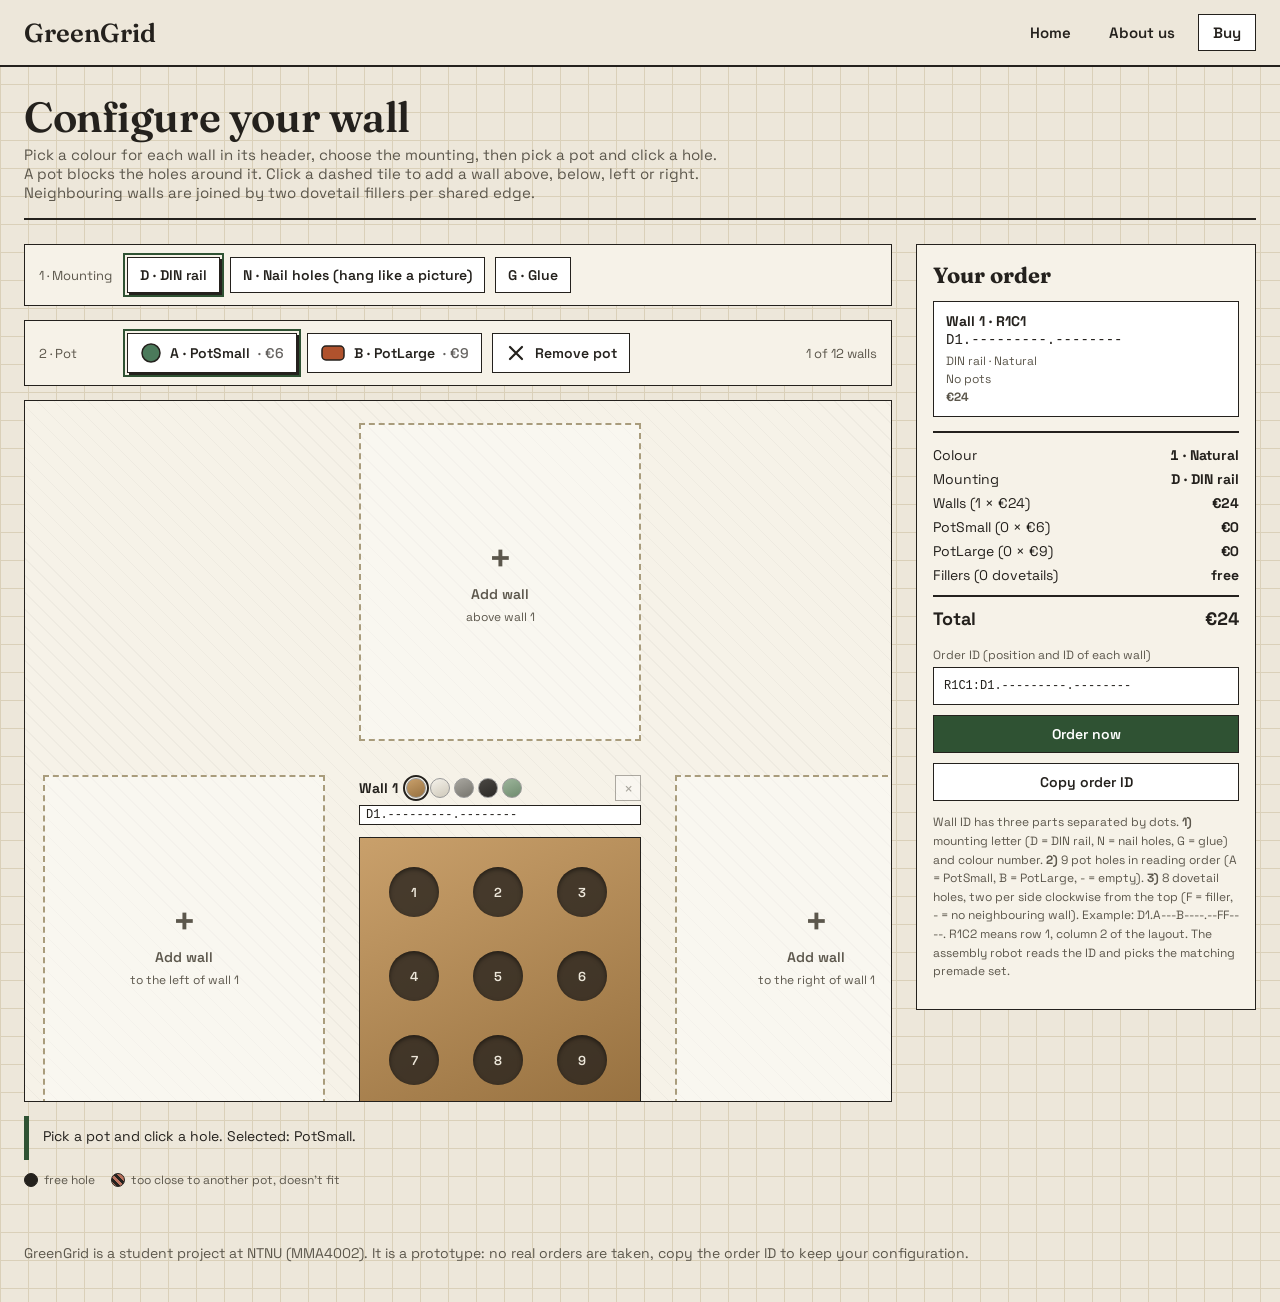
==== commit 409ba98e: "Update order form and wall configuration text" ====
--- a/buy/index.html
+++ b/buy/index.html
@@ -81,6 +81,9 @@
   }
   .plan{display:grid;width:max-content;margin:0 auto;}
   .wall-wrap{display:flex;flex-direction:column;gap:8px;width:282px;}
+  .swatches{display:inline-flex;gap:4px;}
+  .sw-c{width:20px;height:20px;border-radius:50%;border:1.5px solid #999;cursor:pointer;padding:0;}
+  .sw-c[aria-pressed="true"]{outline:2px solid var(--ink);outline-offset:1px;}
   .wall-col{font:inherit;font-size:12px;padding:2px 4px;border:1px solid #ccc;border-radius:6px;background:#fff;}
   .wall-head{display:flex;flex-wrap:wrap;align-items:center;gap:4px 8px;min-height:28px;margin-bottom:4px;}
   .wall-head .wall-code{order:5;flex:1 0 100%;}
@@ -198,7 +201,7 @@
   <header>
     <div>
       <h1>Configure your wall</h1>
-      <p>Choose the colour (for all walls, or per wall in its header) and the mounting, then pick a pot and click a hole. A pot blocks the holes around it. Click a dashed tile to add a wall above, below, left or right. Neighbouring walls are joined by two dovetail fillers per shared edge.</p>
+      <p>Pick a colour for each wall in its header, choose the mounting, then pick a pot and click a hole. A pot blocks the holes around it. Click a dashed tile to add a wall above, below, left or right. Neighbouring walls are joined by two dovetail fillers per shared edge.</p>
     </div>
   </header>
 
@@ -206,17 +209,13 @@
     <main>
       <div class="box setup" role="group" aria-label="Wall setup">
         <div class="setup-row">
-          <span class="label">1 · Colour (all walls)</span>
-          <span class="setup-row" id="colour-opts"></span>
-        </div>
-        <div class="setup-row">
-          <span class="label">2 · Mounting</span>
+          <span class="label">1 · Mounting</span>
           <span class="setup-row" id="mount-opts"></span>
         </div>
       </div>
 
       <div class="box toolbar" role="toolbar" aria-label="Pot tools">
-        <span class="label">3 · Pot</span>
+        <span class="label">2 · Pot</span>
         <button class="tool" data-tool="A" aria-pressed="true">
           <svg width="22" height="22" viewBox="0 0 22 22" aria-hidden="true"><circle cx="11" cy="11" r="9" fill="#4B7A5B" stroke="#24211D" stroke-width="1.5"/></svg>
           A · PotSmall <span class="pp" data-price="A"></span>
@@ -449,11 +448,11 @@
     wrap.innerHTML = `
       <div class="wall-head">
         <span class="wall-title">Wall ${wi+1}</span>
-        <select class="wall-col" aria-label="Colour of wall ${wi+1}" title="Colour of this wall">${COLORS.map(c => `<option value="${c.n}" ${c.n === w.color ? 'selected' : ''}>${c.n} · ${c.name}</option>`).join('')}</select>
+        <span class="swatches">${COLORS.map(c => `<button type="button" class="sw-c" data-c="${c.n}" title="${c.n} · ${c.name}" aria-label="Colour ${c.n} ${c.name}" aria-pressed="${c.n === w.color}" style="background:linear-gradient(155deg,${c.c1},${c.c2})"></button>`).join('')}</span>
         <span class="wall-code" title="Wall ID">${fullCode(w)}</span>
         <button class="x-btn" aria-label="${why}" title="${why}" ${canRemove ? '' : 'disabled'}>×</button>
       </div>`;
-    wrap.querySelector('.wall-col').addEventListener('change', e => { w.color = +e.target.value; setMessage(`Wall ${wi+1}: colour ${w.color} (${colorOf(w).name}). It is the number in the wall ID.`); render(); });
+    wrap.querySelectorAll('.sw-c').forEach(b => b.addEventListener('click', () => { w.color = +b.dataset.c; setup.color = w.color; setMessage(`Wall ${wi+1}: colour ${w.color} (${colorOf(w).name}). It is the number in the wall ID.`); render(); }));
     wrap.querySelector('.x-btn').addEventListener('click', () => removeWall(w));
 
     const grid = document.createElement('div');
@@ -546,7 +545,7 @@
 // setup buttons are built once, so keyboard focus stays on them when pressed
 function buildSetup(){
   const colBox = document.getElementById('colour-opts');
-  COLORS.forEach(c => {
+  if (colBox) COLORS.forEach(c => {
     const btn = document.createElement('button');
     btn.className = 'tool'; btn.dataset.color = c.n;
     btn.innerHTML = `<i class="chip" style="background:linear-gradient(155deg, ${c.c1}, ${c.c2})"></i>${c.n} · ${c.name}`;
@@ -599,33 +598,29 @@
 <div class="sitefoot">GreenGrid is a student project at NTNU (MMA4002). It is a prototype: no real orders are taken, copy the order ID to keep your configuration.</div>
 
 <div id="ord-modal" style="display:none;position:fixed;inset:0;background:rgba(0,0,0,.45);z-index:99;align-items:center;justify-content:center;padding:16px;">
-  <form id="ord-form" style="background:#fff;color:#222;border-radius:14px;padding:24px;max-width:420px;width:100%;box-shadow:0 10px 40px rgba(0,0,0,.3);font-family:inherit;">
-    <h3 style="margin:0 0 4px">Delivery details</h3>
-    <p id="ord-sum" style="margin:0 0 14px;font-size:14px;opacity:.7"></p>
-    <div id="ord-fields">
-      <input required placeholder="Full name" style="width:100%;padding:10px;margin-bottom:8px;border:1px solid #ccc;border-radius:8px;box-sizing:border-box;font:inherit">
-      <input required placeholder="Street and number" style="width:100%;padding:10px;margin-bottom:8px;border:1px solid #ccc;border-radius:8px;box-sizing:border-box;font:inherit">
-      <div style="display:flex;gap:8px;margin-bottom:8px"><input required placeholder="ZIP" style="width:35%;padding:10px;border:1px solid #ccc;border-radius:8px;box-sizing:border-box;font:inherit"><input required placeholder="City" style="flex:1;padding:10px;border:1px solid #ccc;border-radius:8px;box-sizing:border-box;font:inherit"></div>
-      <input required type="email" placeholder="E-mail" style="width:100%;padding:10px;margin-bottom:14px;border:1px solid #ccc;border-radius:8px;box-sizing:border-box;font:inherit">
-    </div>
-    <p id="ord-done" style="display:none;font-weight:600">Thank you! This is a prototype, so no real order was placed.</p>
-    <div style="display:flex;gap:8px;justify-content:flex-end">
-      <button type="button" class="btn ghostbtn" id="ord-close">Close</button>
-      <button type="submit" class="btn" id="ord-submit">Place order</button>
-    </div>
-  </form>
+  <div style="background:#fff;color:#222;border-radius:14px;padding:24px;max-width:440px;width:100%;box-shadow:0 10px 40px rgba(0,0,0,.3);font-family:inherit;">
+    <h3 style="margin:0 0 4px">Order confirmed ✓</h3>
+    <p id="ord-no" style="margin:0 0 14px;font-size:14px;opacity:.7"></p>
+    <div id="ord-info" style="font-size:15px;line-height:1.6"></div>
+    <p style="font-size:12px;opacity:.6;margin:14px 0">Prototype: the name and address are random examples, no real order was placed.</p>
+    <div style="text-align:right"><button type="button" class="btn" id="ord-close">Close</button></div>
+  </div>
 </div>
 <script>
 (function(){
-  const m=document.getElementById('ord-modal'),f=document.getElementById('ord-form');
+  const names=['Jan Novák','Anna Svobodová','Lars Hansen','Ingrid Olsen','Petr Dvořák','Emma Johansen','Tomáš Černý','Sofie Berg'];
+  const addrs=['Kongens gate 12, 7013 Trondheim','Božetěchova 2, 612 00 Brno','Torvet 5, 0154 Oslo','Hlavní 45, 602 00 Brno','Bakklandet 8, 7014 Trondheim'];
+  const pick=a=>a[Math.floor(Math.random()*a.length)];
+  const m=document.getElementById('ord-modal');
   document.getElementById('order-btn').onclick=()=>{
     const t=document.querySelector('#totals .total b');
-    document.getElementById('ord-sum').textContent='Total: '+(t?t.textContent:'');
-    document.getElementById('ord-fields').style.display='';document.getElementById('ord-done').style.display='none';
-    document.getElementById('ord-submit').style.display='';m.style.display='flex';};
+    const n='GG-'+Math.floor(10000+Math.random()*90000);
+    document.getElementById('ord-no').textContent='Order number '+n;
+    document.getElementById('ord-info').innerHTML=
+      '<b>Customer:</b> '+pick(names)+'<br><b>Delivery address:</b> '+pick(addrs)+
+      '<br><b>Total:</b> '+(t?t.textContent:'')+'<br><b>Estimated delivery:</b> about 2 days after production<br><b>Configuration:</b> <code style="font-size:12px;word-break:break-all">'+document.getElementById('order-id').textContent+'</code>';
+    m.style.display='flex';};
   document.getElementById('ord-close').onclick=()=>{m.style.display='none';};
-  f.onsubmit=e=>{e.preventDefault();document.getElementById('ord-fields').style.display='none';
-    document.getElementById('ord-done').style.display='';document.getElementById('ord-submit').style.display='none';};
 })();
 </script>
 </body>
